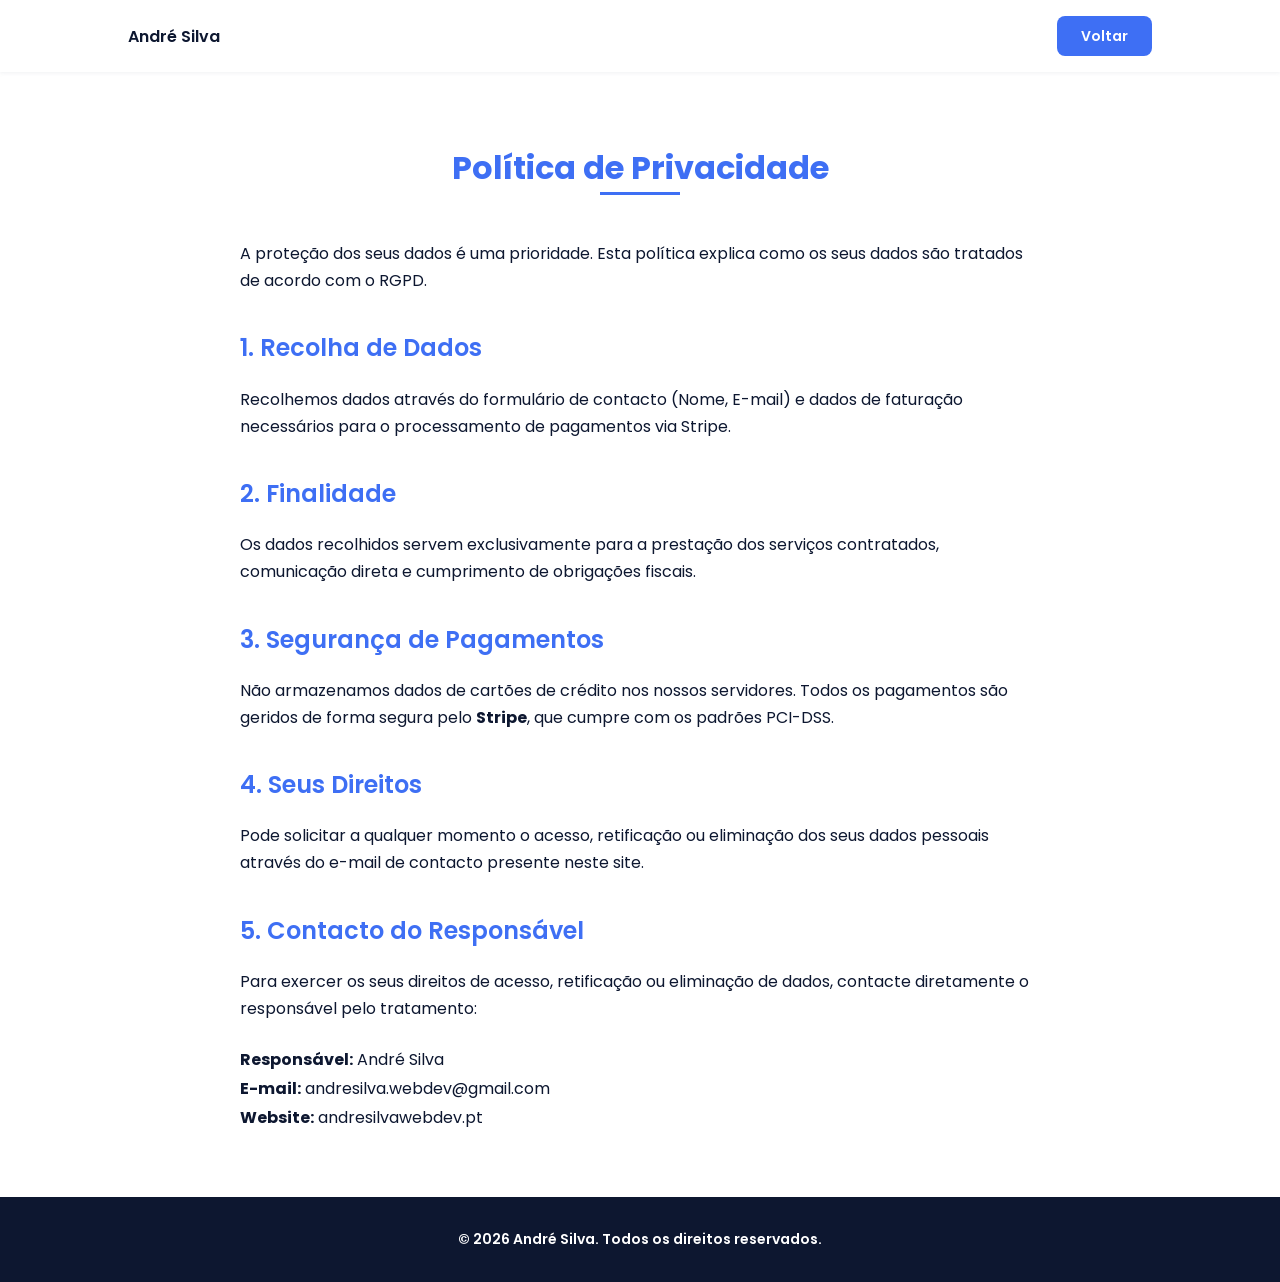
==== assets/terms-and-privacy/privacidade.html @ a09c39bc "website legal updated" ====
<!DOCTYPE html>
<html lang="pt">
<head>
    <meta charset="UTF-8">
    <meta name="viewport" content="width=device-width, initial-scale=1.0">
    <link rel="stylesheet" href="../../assets/css/styles.css">
    <link href='https://cdn.jsdelivr.net/npm/boxicons@2.0.5/css/boxicons.min.css' rel='stylesheet'>
    <title>Política de Privacidade | André Silva</title>
</head>
<body>
    <header class="l-header">
        <nav class="nav bd-grid">
            <div><a href="index.html" class="nav__logo">André Silva</a></div>
            <div class="nav__menu"><a href="/index.html" class="button" style="padding: 0.5rem 1rem;">Voltar</a></div>
        </nav>
    </header>

    <main class="l-main bd-grid" style="padding-top: 8rem; padding-bottom: 4rem; max-width: 800px;">
        <h1 class="section-title">Política de Privacidade</h1>
        
        <div style="line-height: 1.8; color: var(--second-color);">
            <p>A proteção dos seus dados é uma prioridade. Esta política explica como os seus dados são tratados de acordo com o RGPD.</p>

            <h2 style="margin: 2rem 0 1rem;">1. Recolha de Dados</h2>
            <p>Recolhemos dados através do formulário de contacto (Nome, E-mail) e dados de faturação necessários para o processamento de pagamentos via Stripe.</p>

            <h2 style="margin: 2rem 0 1rem;">2. Finalidade</h2>
            <p>Os dados recolhidos servem exclusivamente para a prestação dos serviços contratados, comunicação direta e cumprimento de obrigações fiscais.</p>

            <h2 style="margin: 2rem 0 1rem;">3. Segurança de Pagamentos</h2>
            <p>Não armazenamos dados de cartões de crédito nos nossos servidores. Todos os pagamentos são geridos de forma segura pelo <strong>Stripe</strong>, que cumpre com os padrões PCI-DSS.</p>

            <h2 style="margin: 2rem 0 1rem;">4. Seus Direitos</h2>
            <p>Pode solicitar a qualquer momento o acesso, retificação ou eliminação dos seus dados pessoais através do e-mail de contacto presente neste site.</p>
            <h2 style="margin-top: 2rem;">5. Contacto do Responsável</h2>
<p>Para exercer os seus direitos de acesso, retificação ou eliminação de dados, contacte diretamente o responsável pelo tratamento:</p>
<ul style="list-style: none; padding: 0;">
    <li><strong>Responsável:</strong> André Silva</li>
    <li><strong>E-mail:</strong> andresilva.webdev@gmail.com</li> <li><strong>Website:</strong> andresilvawebdev.pt</li>
</ul>
        </div>
    </main>

    <footer class="footer">
        <p class="footer__copy">&#169; 2026 André Silva. Todos os direitos reservados.</p>
        
    </footer>
</body>
</html>
---- assets/css/styles.css ----
/*===== GOOGLE FONTS =====*/
@import url("https://fonts.googleapis.com/css2?family=Poppins:wght@400;600;700&display=swap");
/*===== VARIABLES CSS =====*/
:root {
  --header-height: 3rem;
  --font-semi: 600;
  /*===== Colores =====*/
  /*Purple 260 - Red 355 - Blue 224 - Pink 340*/
  /* HSL color mode */
  --hue-color: 224;
  --first-color: hsl(var(--hue-color), 89%, 60%);
  --second-color: hsl(var(--hue-color), 56%, 12%);
  /*===== Fuente y tipografia =====*/
  --body-font: "Poppins", sans-serif;
  --big-font-size: 2rem;
  --h2-font-size: 1.25rem;
  --normal-font-size: .938rem;
  --smaller-font-size: .75rem;
  /*===== Margenes =====*/
  --mb-2: 1rem;
  --mb-4: 2rem;
  --mb-5: 2.5rem;
  --mb-6: 3rem;
  /*===== z index =====*/
  --z-back: -10;
  --z-fixed: 100;
}
@media screen and (min-width: 968px) {
  :root {
    --big-font-size: 3.5rem;
    --h2-font-size: 2rem;
    --normal-font-size: 1rem;
    --smaller-font-size: .875rem;
  }
}

/*===== BASE =====*/
*, ::before, ::after {
  box-sizing: border-box;
}

html {
  scroll-behavior: smooth;
}

body {
  margin: var(--header-height) 0 0 0;
  font-family: var(--body-font);
  font-size: var(--normal-font-size);
  color: var(--second-color);
}

h1, h2, p {
  margin: 0;
}

ul {
  margin: 0;
  padding: 0;
  list-style: none;
}

a {
  text-decoration: none;
}

img {
  max-width: 100%;
  height: auto;
  display: block;
}

/*===== CLASS CSS ===== */
.section-title {
  position: relative;
  font-size: var(--h2-font-size);
  color: var(--first-color);
  margin-top: var(--mb-2);
  margin-bottom: var(--mb-4);
  text-align: center;
}
.section-title::after {
  position: absolute;
  content: "";
  width: 64px;
  height: 0.18rem;
  left: 0;
  right: 0;
  margin: auto;
  top: 2rem;
  background-color: var(--first-color);
}

.section {
  padding-top: 3rem;
  padding-bottom: 2rem;
}

/*===== LAYOUT =====*/
.bd-grid {
  max-width: 1024px;
  display: grid;
  margin-left: var(--mb-2);
  margin-right: var(--mb-2);
}

.l-header {
  width: 100%;
  position: fixed;
  top: 0;
  left: 0;
  z-index: var(--z-fixed);
  background-color: #fff;
  box-shadow: 0 1px 4px rgba(146, 161, 176, 0.15);
}

/*===== NAV =====*/
.nav {
  height: var(--header-height);
  display: flex;
  justify-content: space-between;
  align-items: center;
  font-weight: var(--font-semi);
}
@media screen and (max-width: 767px) {
  .nav__menu {
    position: fixed;
    top: var(--header-height);
    right: -100%;
    width: 80%;
    height: 100%;
    padding: 2rem;
    background-color: var(--second-color);
    transition: 0.5s;
  }
}
.nav__item {
  margin-bottom: var(--mb-4);
}
.nav__link {
  position: relative;
  color: #fff;
}
.nav__link:hover {
  position: relative;
}
.nav__link:hover::after {
  position: absolute;
  content: "";
  width: 100%;
  height: 0.18rem;
  left: 0;
  top: 2rem;
  background-color: var(--first-color);
}
.nav__logo {
  color: var(--second-color);
}
.nav__toggle {
  color: var(--second-color);
  font-size: 1.5rem;
  cursor: pointer;
}
.nav__darkmode {
  font-size: 1.4rem;
  cursor: pointer;
  color: var(--second-color);
  margin-right: 1rem;
  display: flex;
  align-items: center;
}

.nav__darkmode:hover {
  color: var(--first-color);
}


/*Active menu*/
.active-link::after {
  position: absolute;
  content: "";
  width: 100%;
  height: 0.18rem;
  left: 0;
  top: 2rem;
  background-color: var(--first-color);
}

/*=== Show menu ===*/
.show {
  right: 0;
}

/*===== HOME =====*/
.home {
  position: relative;
  row-gap: 5rem;
  padding: 4rem 0 5rem;
}
.home__data {
  align-self: center;
}
.home__title {
  font-size: var(--big-font-size);
  margin-bottom: var(--mb-5);
}
.home__title-color {
  color: var(--first-color);
}
.home__social {
  display: flex;
  flex-direction: column;
}
.home__social-icon {
  width: max-content;
  margin-bottom: var(--mb-2);
  font-size: 1.5rem;
  color: var(--second-color);
}
.home__social-icon:hover {
  color: var(--first-color);
}
.home__img {
  position: absolute;
  right: 0;
  bottom: 0;
  width: 260px;
}
.home__img img {
    max-width: 100%;
    height: auto;
    border-radius: 20%;
    margin-top: -10px; /* ajusta a posição da foto para subir */
}


.home__blob {
  fill: var(--first-color);
}
.home__blob-img {
  width: 360px;
}

/*BUTTONS*/
.button {
  display: inline-block;
  background-color: var(--first-color);
  color: #fff;
  padding: 0.75rem 2.5rem;
  font-weight: var(--font-semi);
  border-radius: 0.5rem;
  transition: 0.3s;
}
.button:hover {
  box-shadow: 0px 10px 36px rgba(0, 0, 0, 0.15);
}

/* ===== ABOUT =====*/
.about__container {
  row-gap: 2rem;
  text-align: center;
}
.about__subtitle {
  margin-bottom: var(--mb-2);
}
.about__img {
  justify-self: center;
}
.about__img img {
  width: 200px;
  border-radius: 0.5rem;
}

/* ===== SKILLS =====*/
.skills__container {
  row-gap: 2rem;
  text-align: center;
}
.skills__subtitle {
  margin-bottom: var(--mb-2);
}
.skills__text {
  margin-bottom: var(--mb-4);
}
.skills__data {
  display: flex;
  justify-content: space-between;
  align-items: center;
  position: relative;
  font-weight: var(--font-semi);
  padding: 0.5rem 1rem;
  margin-bottom: var(--mb-4);
  border-radius: 0.5rem;
  box-shadow: 0px 4px 25px rgba(14, 36, 49, 0.15);
}
.skills__icon {
  font-size: 2rem;
  margin-right: var(--mb-2);
  color: var(--first-color);
}
.skills__names {
  display: flex;
  align-items: center;
}
.skills__bar {
  position: absolute;
  left: 0;
  bottom: 0;
  background-color: var(--first-color);
  height: 0.25rem;
  border-radius: 0.5rem;
  z-index: var(--z-back);
}
.skills__html {
  width: 95%;
}
.skills__css {
  width: 85%;
}
.skills__js {
  width: 65%;
}
.skills__ux {
  width: 85%;
}
.skills__img {
  border-radius: 0.5rem;
}

/* ===== WORK =====*/
.work__container {
  row-gap: 2rem;
}
.work__img {
  box-shadow: 0px 4px 25px rgba(14, 36, 49, 0.15);
  border-radius: 0.5rem;
  overflow: hidden;
}
.work__img img {
  transition: 1s;
}
.work__img img:hover {
  transform: scale(1.1);
}
/* ===== WORK - COMING SOON ===== */
.work__coming {
  display: flex;
  justify-content: center;
  align-items: center;
  min-height: 250px;
}

.work__placeholder {
  text-align: center;
  color: var(--second-color);
}

.work__placeholder i {
  font-size: 4rem;
  color: var(--first-color);
  display: inline-block;
  animation: hourglass-rotate 2s ease-in-out infinite;
}

.work__placeholder p {
  margin-top: 1rem;
  font-weight: var(--font-semi);
  font-size: 1.1rem;
}

/* Animação da ampulheta */
@keyframes hourglass-rotate {
  0% {
    transform: rotate(0deg);
  }
  50% {
    transform: rotate(180deg);
  }
  100% {
    transform: rotate(360deg);
  }
}


/* ===== CONTACT =====*/
.contact__input {
  width: 100%;
  font-size: var(--normal-font-size);
  font-weight: var(--font-semi);
  padding: 1rem;
  border-radius: 0.5rem;
  border: 1.5px solid var(--second-color);
  outline: none;
  margin-bottom: var(--mb-4);
}
.contact__button {
  display: block;
  border: none;
  outline: none;
  font-size: var(--normal-font-size);
  cursor: pointer;
  margin-left: auto;
}

/* ===== FOOTER =====*/
.footer {
  background-color: var(--second-color);
  color: #fff;
  text-align: center;
  font-weight: var(--font-semi);
  padding: 2rem 0;
}
.footer__title {
  font-size: 2rem;
  margin-bottom: var(--mb-4);
}
.footer__social {
  margin-bottom: var(--mb-4);
}
.footer__icon {
  font-size: 1.5rem;
  color: #fff;
  margin: 0 var(--mb-2);
}
.footer__copy {
  font-size: var(--smaller-font-size);
}

/* ===== MEDIA QUERIES=====*/
@media screen and (max-width: 320px) {
  .home {
    row-gap: 2rem;
  }
  .home__img {
    width: 200px;
  }
}
@media screen and (min-width: 576px) {
  .home {
    padding: 4rem 0 2rem;
  }
  .home__social {
    padding-top: 0;
    padding-bottom: 2.5rem;
    flex-direction: row;
    align-self: flex-end;
  }
  .home__social-icon {
    margin-bottom: 0;
    margin-right: var(--mb-4);
  }
  .home__img {
    width: 300px;
    bottom: 25%;
  }
  .about__container {
    grid-template-columns: repeat(2, 1fr);
    align-items: center;
    text-align: initial;
  }
  .skills__container {
    grid-template-columns: 0.7fr;
    justify-content: center;
    column-gap: 1rem;
  }
  .work__container {
    grid-template-columns: repeat(2, 1fr);
    column-gap: 2rem;
    padding-top: 2rem;
  }
  .contact__form {
    width: 360px;
    padding-top: 2rem;
  }
  .contact__container {
    justify-items: center;
  }
}
@media screen and (max-width: 767px) {
  .home {
    display: flex;
    flex-direction: column;
    align-items: center;
    text-align: center;
  }

  .home__data {
    order: 1;
    display: flex;
    flex-direction: column;
    align-items: center;
  }

  .home__img {
    order: 2;
    position: static;
    width: 220px;
    margin: 1rem 0;
  }

  .home__data .button {
    order: 3;
    margin-top: 1.5rem;
  }

  .home__social {
    order: 4;
    flex-direction: row;
    margin-top: 1rem;
  }
}




@media screen and (min-width: 768px) {
  body {
    margin: 0;
  }
  .section {
    padding-top: 4rem;
    padding-bottom: 3rem;
  }
  .section-title {
    margin-bottom: var(--mb-6);
  }
  .section-title::after {
    width: 80px;
    top: 3rem;
  }
  .nav {
    height: calc(var(--header-height) + 1.5rem);
  }
  .nav__list {
    display: flex;
    padding-top: 0;
  }
  .nav__item {
    margin-left: var(--mb-6);
    margin-bottom: 0;
  }
  .nav__toggle {
    display: none;
  }
  .nav__link {
    color: var(--second-color);
  }
  .home {
    padding: 8rem 0 2rem;
  }
  .home__img {
    width: 400px;
    bottom: 10%;
  }
  .about__container {
    padding-top: 2rem;
  }
  .about__img img {
    width: 300px;
  }
  .skills__container {
    grid-template-columns: repeat(2, 1fr);
    column-gap: 2rem;
    align-items: center;
    text-align: initial;
  }
  .work__container {
    grid-template-columns: repeat(3, 1fr);
    column-gap: 2rem;
  }
}
@media screen and (min-width: 992px) {
  .bd-grid {
    margin-left: auto;
    margin-right: auto;
  }
  .home {
    padding: 10rem 0 2rem;
  }
  .home__img {
    width: 450px;
  }
}
/* ===== DARK MODE ===== */
body.dark-theme {
  background-color: #1e1e1e;
  color: #f1f1f1;
}

body.dark-theme .l-header {
  background-color: #2a2a2a;
  box-shadow: none;
}

body.dark-theme .nav__logo,
body.dark-theme .nav__link,
body.dark-theme .section-title,
body.dark-theme p {
  color: #f1f1f1;
}

body.dark-theme .nav__link:hover::after,
body.dark-theme .active-link::after {
  background-color: #f1f1f1;
}

body.dark-theme .button {
  background-color: #f1f1f1;
  color: #1e1e1e;
}

body.dark-theme .skills__data,
body.dark-theme .work__img {
  background-color: #2a2a2a;
  box-shadow: none;
}

body.dark-theme .footer {
  background-color: #111;
}
/* ===== FOOTER LEGAL LINKS ===== */
.footer__legal {
    padding: 0 1rem;
}

.footer__legal a {
    transition: 0.3s;
    font-family: var(--body-font);
}

.footer__legal a:hover {
    opacity: 1 !important;
    color: var(--first-color) !important;
}

/* ===== PAGINAS LEGAIS (Termos e Privacidade) ===== */
/* Estilos aplicados ao container principal destas páginas */
.l-main.bd-grid {
    padding-top: 8rem;
    padding-bottom: 4rem;
    max-width: 800px;
    margin-left: auto;
    margin-right: auto;
}

.l-main.bd-grid h1.section-title {
    margin-bottom: var(--mb-6);
    color: var(--first-color);
}

.l-main.bd-grid h2 {
    color: var(--first-color);
    font-size: 1.5rem;
    margin-top: 2.5rem;
    margin-bottom: 1rem;
    font-weight: var(--font-semi);
}

.l-main.bd-grid p {
    margin-bottom: 1.5rem;
    line-height: 1.7;
    color: var(--second-color);
    text-align: left; /* Justify costuma criar espaços estranhos em mobile */
}

/* Garante que o texto fica claro no Dark Mode */
body.dark-theme .l-main.bd-grid p,
body.dark-theme .l-main.bd-grid h2 {
    color: #f1f1f1;
}

/* Ajuste do Botão Voltar */
.nav__menu .button {
    padding: 0.6rem 1.5rem !important;
    font-size: var(--smaller-font-size);
    border-radius: 0.5rem;
    display: inline-flex;
    align-items: center;
    justify-content: center;
}

/* Responsividade para os links do footer */
@media screen and (max-width: 480px) {
    .footer div[style*="display: flex"] {
        flex-direction: column !important;
        gap: 1rem !important;
        align-items: center !important;
    }
}
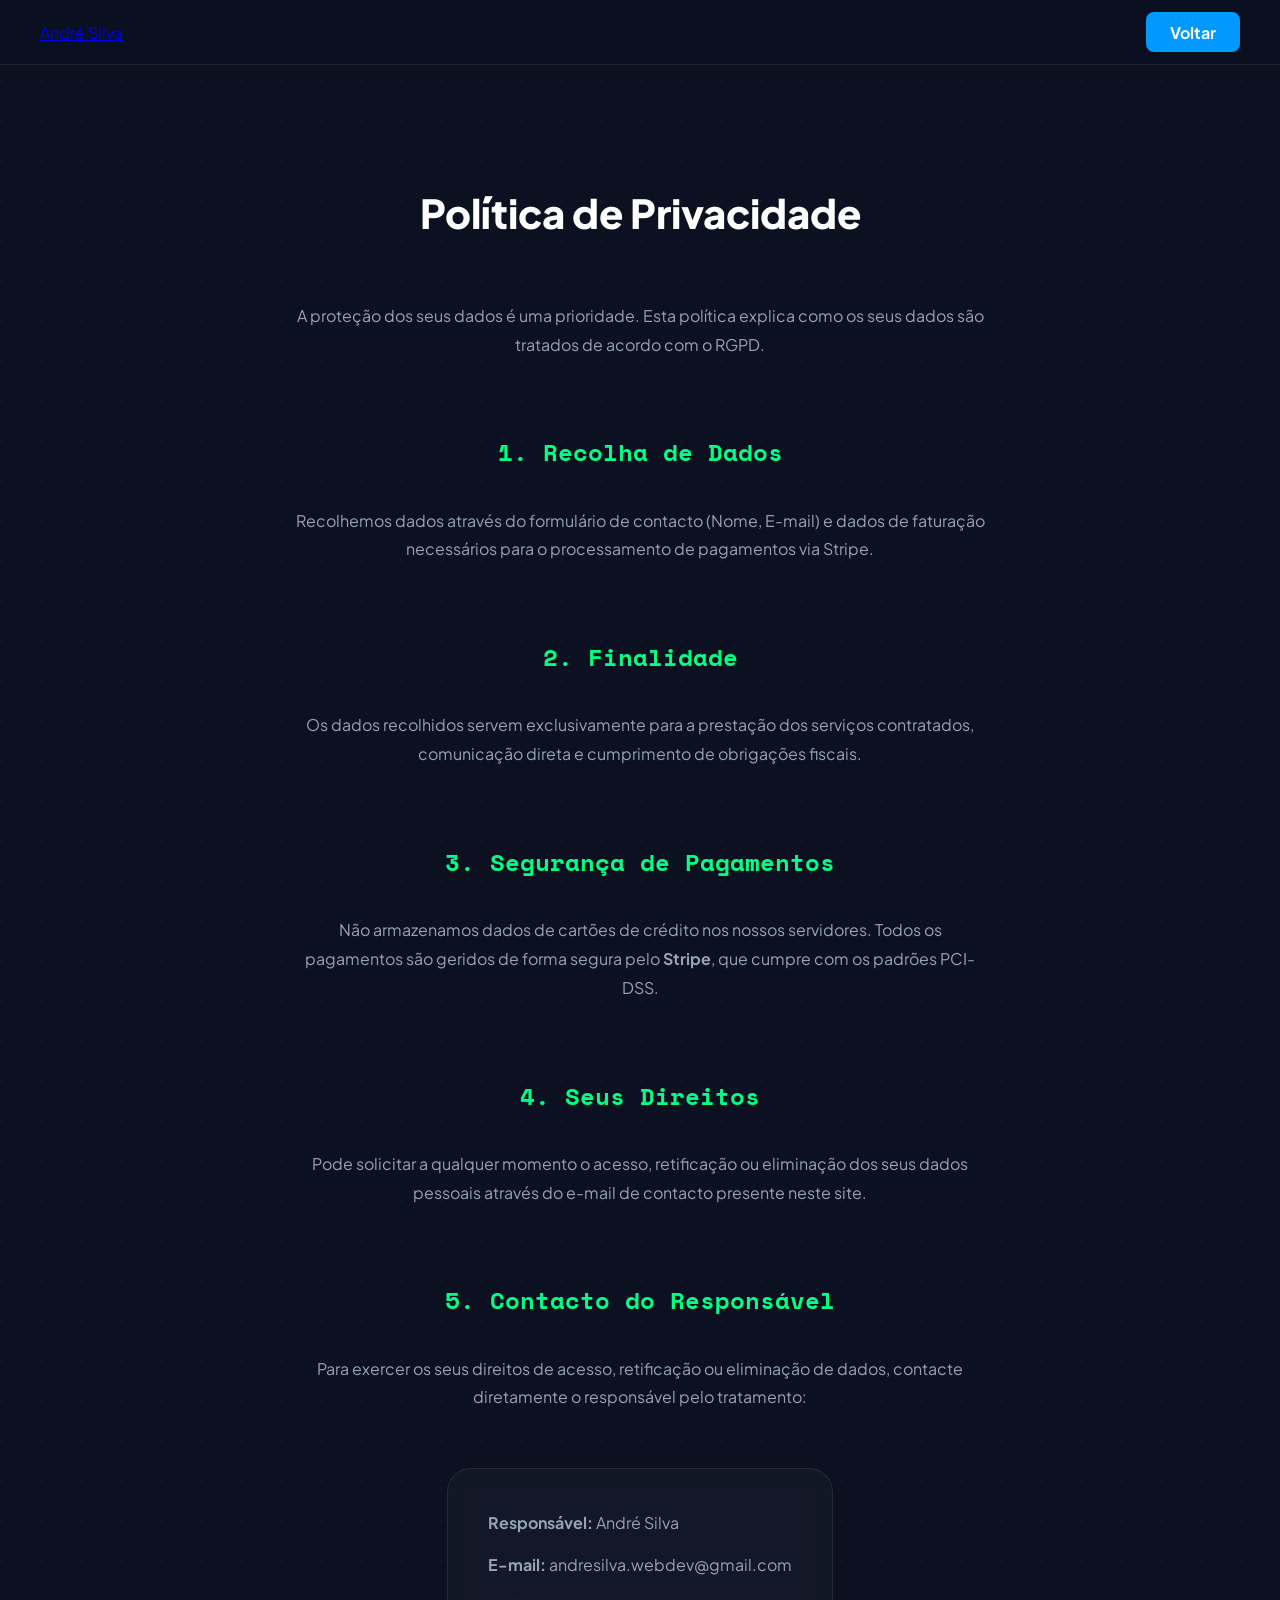
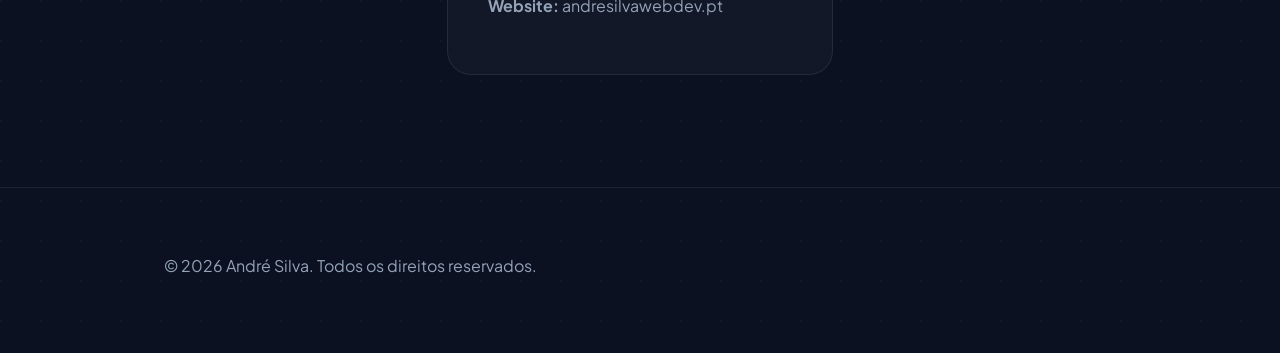
==== commit 5d0e8f45: "portfolio updtd" ====
--- a/assets/terms-and-privacy/privacidade.html
+++ b/assets/terms-and-privacy/privacidade.html
@@ -3,7 +3,7 @@
 <head>
     <meta charset="UTF-8">
     <meta name="viewport" content="width=device-width, initial-scale=1.0">
-    <link rel="stylesheet" href="../../assets/css/styles.css">
+    <link rel="stylesheet" href="../../assets/css/legalStyles.css">
     <link href='https://cdn.jsdelivr.net/npm/boxicons@2.0.5/css/boxicons.min.css' rel='stylesheet'>
     <title>Política de Privacidade | André Silva</title>
 </head>
--- a/assets/css/legalStyles.css
+++ b/assets/css/legalStyles.css
@@ -0,0 +1,125 @@
+/*===== ANDRÉ SILVA | LEGAL ARCHITECTURE 2026 =====*/
+@import url("https://fonts.googleapis.com/css2?family=Plus+Jakarta+Sans:wght@400;600;700;800&family=Space+Mono&display=swap");
+
+:root {
+    --first-color: #0099ff;
+    --accent-color: #00ff85;
+    --bg-dark: #0b1120;
+    --text-color: #94a3b8;
+    --title-color: #ffffff;
+    --glass-bg: rgba(255, 255, 255, 0.03);
+    --glass-border: rgba(255, 255, 255, 0.08);
+}
+
+body {
+    margin: 0;
+    padding: 0;
+    font-family: "Plus Jakarta Sans", sans-serif;
+    background-color: var(--bg-dark);
+    background-image: radial-gradient(circle at 1px 1px, rgba(255,255,255,0.03) 1px, transparent 0);
+    background-size: 40px 40px;
+    display: flex;
+    flex-direction: column;
+    min-height: 100vh;
+}
+
+/*===== FORÇAR CENTRO NO MAIN =====*/
+.l-main {
+    flex: 1;
+    display: flex !important;
+    flex-direction: column !important;
+    align-items: center !important; /* Centra horizontalmente */
+    justify-content: center !important;
+    text-align: center !important;
+    padding: 10rem 1.5rem 6rem !important;
+    margin: 0 auto !important;
+    width: 100% !important;
+    max-width: 900px !important;
+}
+
+/* Garante que qualquer div dentro do main também se centre */
+.l-main div {
+    width: 100% !important;
+    display: flex !important;
+    flex-direction: column !important;
+    align-items: center !important;
+    color: var(--text-color) !important;
+}
+
+/*===== TÍTULOS E TEXTO =====*/
+.section-title {
+    font-size: 2.5rem;
+    font-weight: 800;
+    color: var(--title-color) !important;
+    margin-bottom: 3rem !important;
+    width: 100% !important;
+}
+
+h2 {
+    font-family: "Space Mono", monospace;
+    color: var(--accent-color) !important;
+    margin: 3rem 0 1rem !important;
+    width: 100% !important;
+}
+
+p {
+    max-width: 700px !important; /* Limita a largura para leitura confortável */
+    margin-bottom: 1.5rem !important;
+    color: var(--text-color) !important;
+    line-height: 1.8;
+}
+
+/*===== BOX DE CONTACTO (CENTRALIZADA) =====*/
+ul {
+    background: var(--glass-bg);
+    border: 1px solid var(--glass-border);
+    border-radius: 1.5rem;
+    padding: 2.5rem !important;
+    list-style: none;
+    text-align: left !important; /* Texto dentro da box alinhado à esquerda */
+    display: inline-block !important;
+    margin-top: 2rem !important;
+    backdrop-filter: blur(10px);
+}
+
+ul li {
+    margin-bottom: 0.8rem;
+    color: var(--text-color) !important;
+}
+
+/*===== HEADER & BUTTON =====*/
+.l-header {
+    width: 100%;
+    position: fixed;
+    top: 0;
+    z-index: 1000;
+    background: rgba(11, 17, 32, 0.95);
+    backdrop-filter: blur(15px);
+    border-bottom: 1px solid var(--glass-border);
+}
+
+.nav {
+    height: 4rem;
+    display: flex;
+    justify-content: space-between;
+    align-items: center;
+    padding: 0 2rem;
+    max-width: 1200px;
+    margin: 0 auto;
+}
+
+.button {
+    background: var(--first-color) !important;
+    color: #fff !important;
+    padding: 0.6rem 1.5rem !important;
+    border-radius: 8px;
+    text-decoration: none;
+    font-weight: 700;
+    transition: 0.3s;
+}
+
+.footer {
+    padding: 3rem 0;
+    text-align: center;
+    border-top: 1px solid var(--glass-border);
+}
